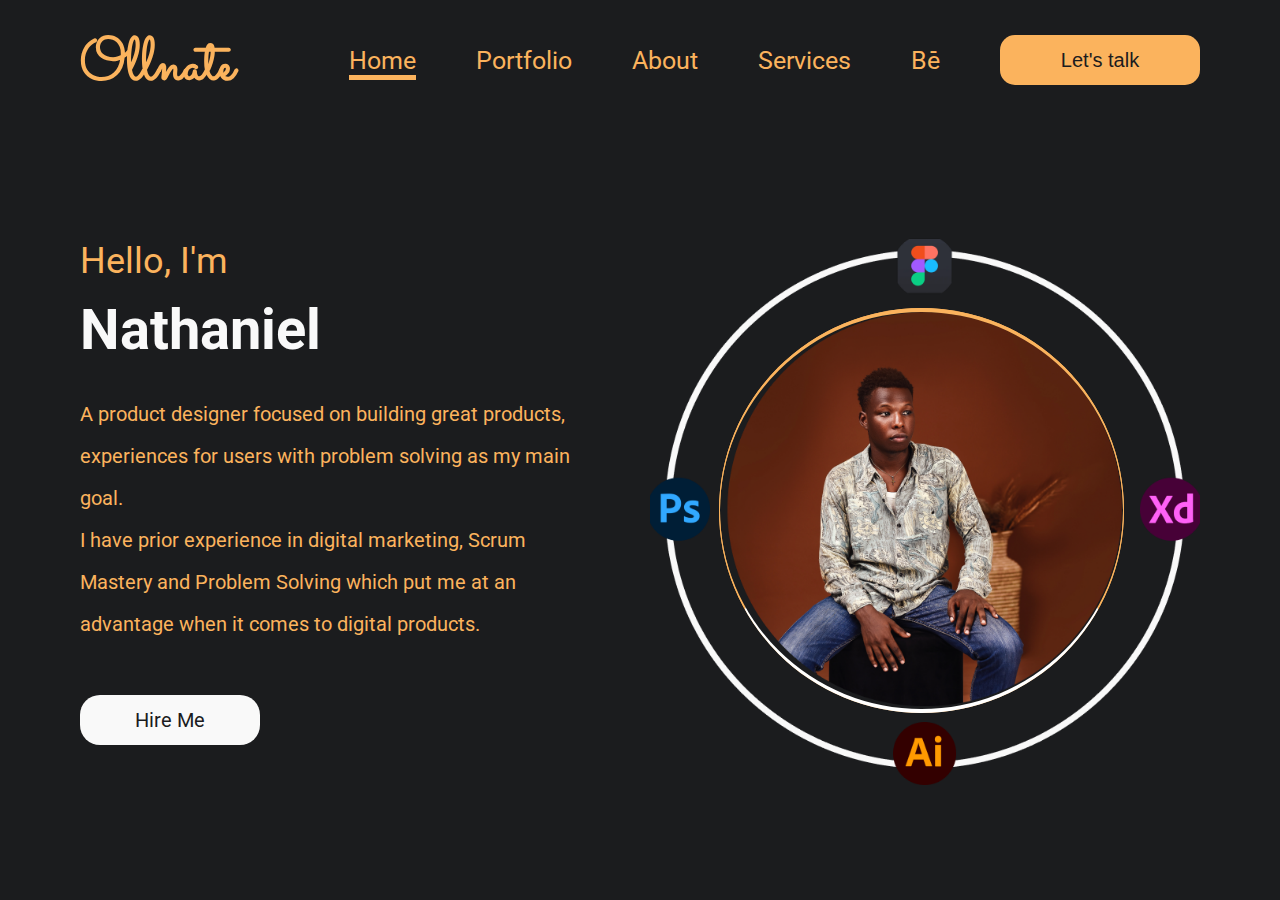
==== index.html @ f2b0a056 "first commit homepage" ====
<!DOCTYPE html>
<html lang="en">
<head>
    <!-- preset meta data -->
    <meta charset="UTF-8">
    <meta http-equiv="X-UA-Compatible" content="IE=edge">
    <meta name="viewport" content="width=device-width, initial-scale=1.0">

    <!-- Site title -->
    <title>Ollnate</title>

    <!-- Font awesome cdn -->
    <link rel="stylesheet" href="https://cdnjs.cloudflare.com/ajax/libs/font-awesome/6.1.2/css/all.min.css" integrity="sha512-1sCRPdkRXhBV2PBLUdRb4tMg1w2YPf37qatUFeS7zlBy7jJI8Lf4VHwWfZZfpXtYSLy85pkm9GaYVYMfw5BC1A==" crossorigin="anonymous" referrerpolicy="no-referrer" />

    <!-- Css link -->
    <link rel="stylesheet" href="style.css">

    <!-- javascript link -->
    <script src="app.js" defer></script>

</head>
<body>
    <div class="container">
        <div class="wrapper">
            <nav>
                <div class="logo">
                   <a href="index.html"><h1>Ollnate</h1></a> 
                </div>
                <button class="menu-btn">
                    <div class="bars one"></div>
                    <div class="bars two"></div>
                    <div class="bars three"></div>
                </button>
                <ul class="nav-links">
                    <li><a class="active" href="#">Home</a></li>
                    <li><a href="#">Portfolio</a></li>
                    <li><a href="#">About</a></li>
                    <li><a href="#">Services</a></li>
                    <li><a class="abe" href="#">B <div class="be">
                        <span  class="hypen
                        ">-</span> <span>e</span>
                    </div></a></li>
                    <li><button class="nav-btn">Let's talk</button></li>
                </ul>
                
            </nav>
            <main>
                <div class="content-grid">
                    <h3>Hello, I'm</h3>
                    <h1>Nathaniel</h1>
                    <p>A product designer focused on building
                        great products, experiences for users  with 
                        problem solving as my main goal. <br>
                        I have prior experience in digital marketing,
                        Scrum Mastery and Problem Solving which
                        put me at an advantage when it comes
                        to digital products.
                    </p>
                    <div class="btn-flex">
                        <div class="btn-hire"><button>Hire Me</button></div>
                        <div class="social-media-links">
                            <i class="fa-brands fa-twitter"></i>
                            <i class="fa-brands fa-instagram"></i>
                            <i class="fa-brands fa-linkedin"></i>
                            <i class="fa-brands fa-facebook"></i>
                        </div>
                    </div>

                </div>
                <div class="image-grid">
                    <div class="arcs"></div>
                    <div class="arcs"></div>
                    <img src="source\Profile.png" alt="">
                </div>
            </main>
        </div>
    </div>
</body>
</html>
---- style.css ----
@import url('https://fonts.googleapis.com/css2?family=Roboto&family=Sacramento&display=swap');

:root{
    --bg-color: #1B1C1E;
    --white-shade: #F9F9F9;
    --main-color: #FBB35D;
    --br15: 15px;
    --br20: 20px;
}
/* Basic reset */

*{
    margin: 0;
    padding: 0;
    box-sizing: border-box;
}

/* mobile view */
.container{
    width: 100vw;
    height: auto;
    background-color: var(--bg-color);  
    font-family: 'Roboto', sans-serif;
    transition: all .4s ease;
}

.container.preventscroll{
    overflow-y: hidden;
}

.wrapper{
   height: auto;
    width: 100%;
}

nav{
    width: 100%;
    display: flex;
    justify-content: space-between;
    align-items: center;
    position: relative;
    height: 70px;
    padding: 30px;
    position: relative;
}

.logo{
    z-index: 999;
}
.logo h1{
    font-size: 40px;
    color: var(--main-color); 
    line-height: 36px;
    font-family: 'Sacramento', cursive;
    
}
.logo a{
    text-decoration: none;
    cursor: pointer;
}
.nav-links{
    position: fixed;
    top: 0px;
    right: 0%;
    height: calc(100% - 70px);
    width: 100%;
    background-color: var(--bg-color);
    color: var(--white-shade);
    display: flex;
    flex-direction: column;
    align-items: center;
    list-style: none;
    display: none;
    transition: all .4s ease;
    padding-top: 80px;
    z-index: 990;

}
.nav-links.show{
    display: flex;
}

.nav-links li{
    padding: 20px;
}

.nav-links li a{
    text-decoration: none;
    color: var(--main-color);
}
.nav-links li a span{
    display: block;
    line-height: 0;
    margin-top: 5px;
    text-align: center;
}

.abe{
    display: flex;
}
.nav-btn{
    display: none;
}


.menu-btn{
    width: 40px;
    height: 30px;
    border: none;
    cursor: pointer;
    background-color: transparent;
    display: flex;
    flex-direction: column;
    align-items: flex-end;
    justify-content: center;
    z-index: 999;

}
.bars{
    background-color: var(--main-color);
    height: 3px;
    margin-top: 3px;
    right: 0;
}

.one{
    width: 20px;
    top: 3px;
}
.two{
    width: 25px;
}

.three{
    width: 30px;
}

main{
    display: block;
    width: 100%;
    height: auto;
    padding: 30px;
}

.social-media-links{
    display: none;
}

.content-grid{
    display: block;
    width: 100%;
}

.content-grid h3{
    color: var(--main-color);
    font-size: 30px;
    line-height: 36px;
    margin-bottom: 15px;
    font-family: 'Roboto', sans-serif;
}
.content-grid h1{
    color: var(--white-shade);
    font-size: 48px;
    line-height: 56px;
    margin-bottom: 15px;
}

.content-grid p{
    color: var(--main-color);
    font-family: 'Roboto', sans-serif;
    font-size: 18px;
    font-weight: 400;
    line-height: 21px;
    margin-bottom: 31px;
}

.btn-hire{
    width: 100%;
    /* border: 1px solid red; */
    display: grid;
    place-items: center;
   
}

.btn-hire button{
    width: 140px;
    height: 40px;
    background-color: var(--white-shade);
    border-radius: 20px;
    border: none;
    font-family: 'Roboto', sans-serif;
    font-size: 20px;
    color: var(--bg-color);
}

.image-grid{
    margin-top: 50px;
    width: 80%;
    display: grid;
    place-items: center;
    place-self: center;
    transform: translateX(10%);

}

.image-grid img{
    height: 100%;
    width: 100%;
    background-size: cover;
    object-fit: cover;
}


/* Desktop version */

@media only screen and ( min-width: 800px) {

    .container{
        width: 100vw;
        height: 100vh;
        background-color: var(--bg-color);  
        font-family: 'Roboto', sans-serif;
        transition: all .4s ease;
    
    }
    .wrapper{
        width: 100%;
        height: 100%;
    }

    .menu-btn{
        display: none;
    }

    nav{
        display: flex;
        position: unset;
        justify-content: space-between;
        padding: unset;
        padding: unset;
        padding: 60px 80px;
    }

    .logo h1{
        font-size: 60px;
        line-height: 68px;
        transform: translateY(10%);

    }
    
    .logo a{
        text-decoration: none;
        cursor: pointer;

    }

    
    .nav-links{
        display: flex;
        flex-direction: unset;
        position: unset;
        background-color: unset;
        padding: unset;
        height: unset;
        width: 70%;
        justify-content: flex-end;
    }

    .nav-links li{
        padding: unset;
        padding-left: 60px;
    }

    .nav-links li a{
        font-size: 25px;
        line-height: 35px;
        font-weight: 400;
    }

    .nav-links li  button:hover{
        background-color: var(--white-shade);
        
    }
    .nav-links li a:hover{
        border-bottom: 5px solid var(--main-color);
    }

    .nav-links li a.active{
        border-bottom: 5px solid var(--main-color);
    }

    
    .nav-btn{
        display: inline;
        width: 200px;
        height: 50px;
        border-radius: 15px;
        border: none;
        background-color: var(--main-color);
        color: var(--bg-color);
        font-size: 20px;
        font-weight: 500;
    }

    .nav-links li a span{
        margin-top: 9px;
    }

    main{
        display: block;
        width: 100%;
        display: grid;
        height: calc(100% - 120px);
        padding: unset;
        grid-template-columns: repeat(2, 1fr);
    }

    .social-media-links{
        display: flex;
        color: var(--main-color);
        margin-left: 35px;
    }

    .social-media-links i{
        padding: 20px;
        font-size: 20px;
        cursor: pointer;
    }
    .social-media-links i:hover{
        color: var(--white-shade);
        transform: scale(.8);
    }

    .btn-flex{
        display: flex;
        justify-content: flex-start;
        align-items: center;
        width: 100%;
    }

    .content-grid{
        display: block;
        padding: 120px 0 0 80px;
    }
    .content-grid h3{
        font-family: 'Roboto';
        font-style: normal;
        font-weight: 400;
        font-size: 36px;
        line-height: 42px;
    }
    .content-grid h1{
        font-size: 56px;
        line-height: 66px;
        margin-bottom: 30px;
    }

    .content-grid p{
        width: 90%;
        font-family: 'Roboto', sans-serif;
        font-weight: 400;
        font-size: 20px;
        line-height: 42px;
        margin-bottom: 50px;
    }

    .btn-hire{
       width: unset;
        display: flex;
        justify-content: flex-start;
        align-items: center;
       
    }
    
    .btn-hire button{
        width: 180px;
        height: 50px;
        background-color: var(--white-shade);
        border-radius: 20px;
        border: none;
        font-family: 'Roboto', sans-serif;
        font-size: 20px;
        color: var(--bg-color);
    }
    .btn-hire button:hover{
        background-color: var(--main-color);
    }

    .image-grid img{
        width: 550px;
        height: 550px;
    }

    .image-grid{
        width: 100%;
        display: flex;
        justify-content: flex-end;
        margin-top: unset;
        padding: 0px 80px 0 0;
        position: relative;
        transform: unset;
    }

    .arcs{
        position: absolute;
        width: 405px;
        height: 405px;
        border: 1px solid #FBB35D; 
        border-radius: 50%;
        right: 156px;

    }

    .arcs:nth-of-type(2){
        border-bottom: 4px solid white;
        animation: roll 8s infinite;
        animation-delay: 6s;
    }
    .arcs:nth-of-type(1){
        border-top: 4px solid #FBB35D;
        animation: roll 8s infinite;
        animation-delay: 2s;
    }

    @keyframes roll {
         100%{
            transform: rotate(309deg);
            border-top: 4px solid #1b5ce9;
        }
        50%{
            transform: rotate(50deg);
            border-top: 4px solid #fa7fd5;
        }
        0%{
            transform: rotate(-200deg);
            border-top: 7px solid #09f172;  
        }
    }
}
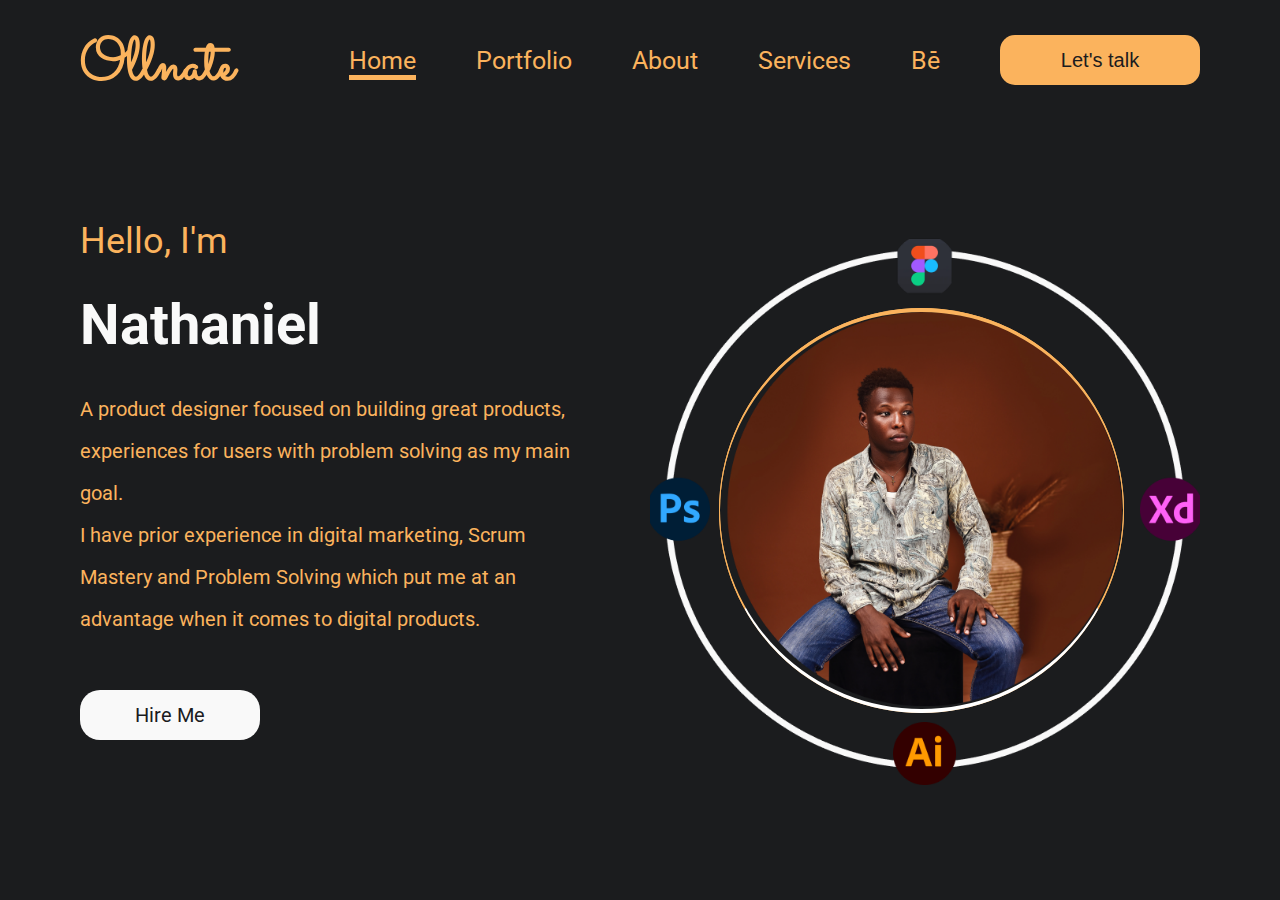
==== commit 30d75071: "new commit" ====
--- a/index.html
+++ b/index.html
@@ -20,30 +20,10 @@
 
 </head>
 <body>
+    <script type="module" src="nav.js"></script>
     <div class="container">
         <div class="wrapper">
-            <nav>
-                <div class="logo">
-                   <a href="index.html"><h1>Ollnate</h1></a> 
-                </div>
-                <button class="menu-btn">
-                    <div class="bars one"></div>
-                    <div class="bars two"></div>
-                    <div class="bars three"></div>
-                </button>
-                <ul class="nav-links">
-                    <li><a class="active" href="#">Home</a></li>
-                    <li><a href="#">Portfolio</a></li>
-                    <li><a href="#">About</a></li>
-                    <li><a href="#">Services</a></li>
-                    <li><a class="abe" href="#">B <div class="be">
-                        <span  class="hypen
-                        ">-</span> <span>e</span>
-                    </div></a></li>
-                    <li><button class="nav-btn">Let's talk</button></li>
-                </ul>
-                
-            </nav>
+            <my-nav></my-nav>
             <main>
                 <div class="content-grid">
                     <h3>Hello, I'm</h3>
--- a/style.css
+++ b/style.css
@@ -22,6 +22,7 @@
     background-color: var(--bg-color);  
     font-family: 'Roboto', sans-serif;
     transition: all .4s ease;
+    z-index: 0;
 }
 
 .container.preventscroll{
@@ -209,6 +210,101 @@
     background-size: cover;
     object-fit: cover;
 }
+/* End of home */
+
+/* start of portfolio */
+.port-main{
+    display: block;
+    width: 100%;
+    height: auto;
+    padding: 30px;
+}
+
+.title{
+    width: 100%;
+    margin-bottom: 30px;
+
+}
+.title h3{
+    color: var(--main-color);
+    font-size: 20px;
+}
+
+.project-wrapper{
+    width: 100%;
+    display: grid;
+    grid-template-columns: 1fr;
+    grid-template-rows: auto;
+    height: auto;
+    gap: 50px;
+    place-items: center;
+}
+.project-wrapper a{
+    text-decoration: none;
+}
+.project{
+    width: 100%;
+}
+.project .box{
+    width: 88%;
+    height: 250px;
+    box-shadow: 2px 5px 5px #FBB35D, inset 2px 5px 10px #F9F9F9 ;
+}
+.project .box-img{
+    width: 100%;
+    height: 150px;
+    color: var(--white-shade);
+}
+
+.project .box-img img{
+    width: 100%;
+    height: 100%;
+    background-size: cover;
+    object-fit: cover;
+    border-radius: 10px;
+}
+
+.box-title-container{
+    display: flex;
+    justify-content: space-between;
+    background-color: var(--white-shade);
+    padding: 10px;
+}
+.box-title-container button{
+    display: inline;
+    background-color: transparent;
+    border: none;
+    width: 30px;
+    height: 30px;
+
+    cursor: pointer;
+}
+
+.box-title-container h5{
+    color: var(--main-color);
+}
+
+.box button i{
+    font-size: 16px;
+    color: var(--main-color);
+}
+
+.up{
+    display: none;
+}
+
+.show .up{
+    display: inline;
+}
+
+.show .down{
+    display: none;
+}
+.box-info{
+    background-color: var(--white-shade);
+    border-top: 1px solid #FBB35D ;
+    padding: 10px;
+}
 
 
 /* Desktop version */
@@ -340,7 +436,7 @@
 
     .content-grid{
         display: block;
-        padding: 120px 0 0 80px;
+        padding: 100px 0 0 80px;
     }
     .content-grid h3{
         font-family: 'Roboto';
@@ -348,6 +444,7 @@
         font-weight: 400;
         font-size: 36px;
         line-height: 42px;
+        margin-bottom: 30px;
     }
     .content-grid h1{
         font-size: 56px;
@@ -389,6 +486,7 @@
     .image-grid img{
         width: 550px;
         height: 550px;
+        
     }
 
     .image-grid{
@@ -436,4 +534,22 @@
             border-top: 7px solid #09f172;  
         }
     }
+
+    /* @keyframes rotate {
+        0%{
+            transform: rotate(0deg);
+        }
+        25%{
+            transform: rotate(90deg); 
+        }
+        50%{
+            transform: rotate(180deg); 
+        }
+        75%{
+            transform: rotate(270deg); 
+        }
+        100%{
+            transform: rotate(359deg); 
+        }
+    } */
 } 